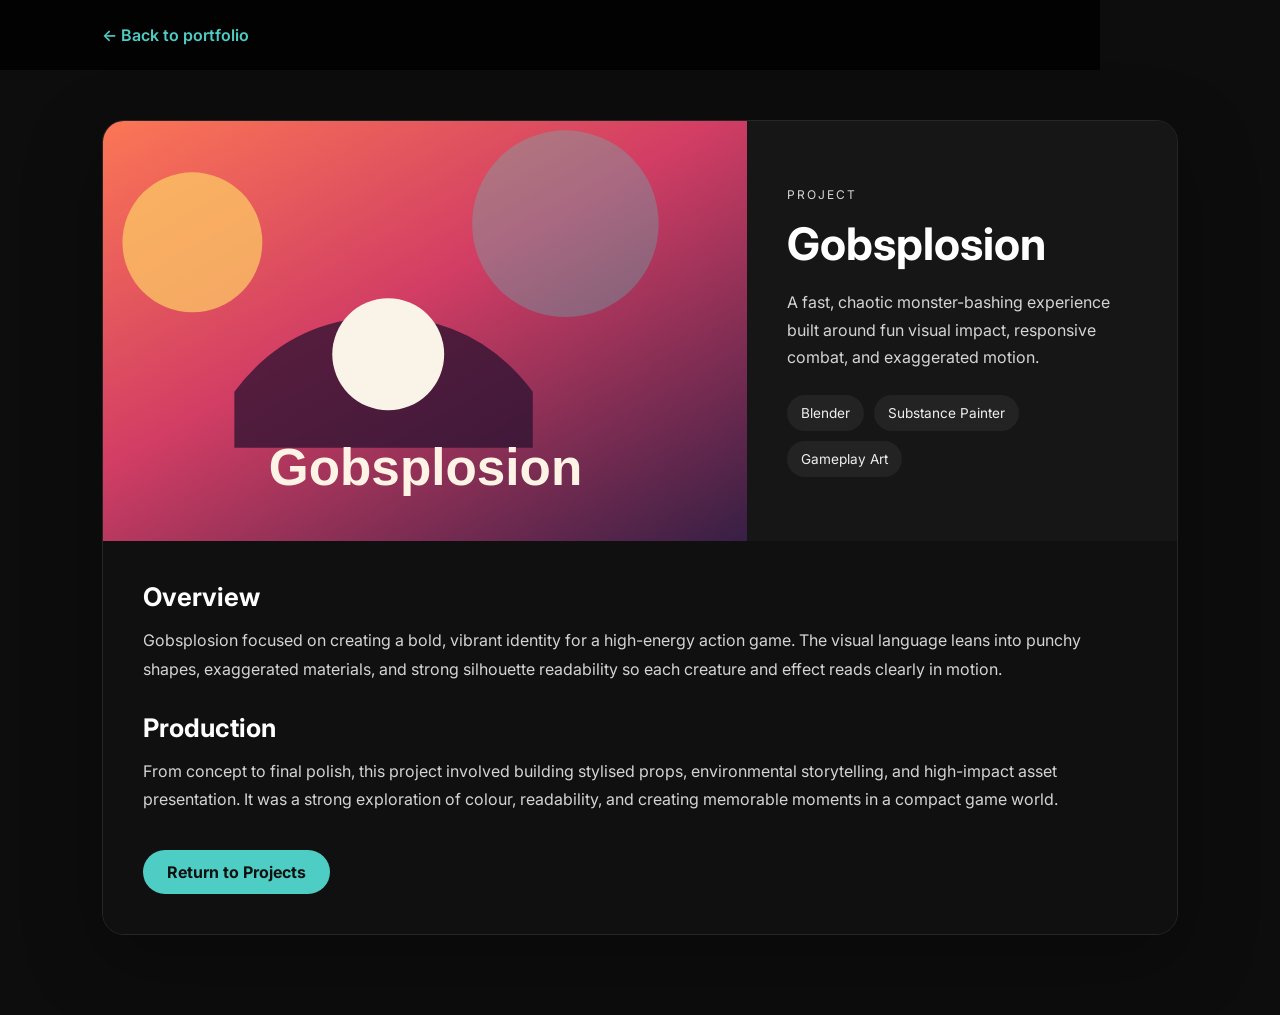
==== gobsplosion.html @ 72a30c3d "testing pages" ====
<!DOCTYPE html>
<html lang="en">
<head>
<meta charset="UTF-8">
<meta name="viewport" content="width=device-width, initial-scale=1.0">
<title>Gobsplosion | Evan Miles</title>
<link rel="stylesheet" href="style.css">
<link href="https://fonts.googleapis.com/css2?family=Inter:wght@300;400;600;700&display=swap" rel="stylesheet">
</head>
<body>
<nav class="project-nav">
<a href="index.html">← Back to portfolio</a>
</nav>

<main class="project-page-shell">
<div class="project-page">
<section class="project-header">
<div class="project-visual">
<img src="gobsplosion-project.svg" alt="Gobsplosion project preview">
</div>
<div class="project-info">
<p class="eyebrow">Project</p>
<h1>Gobsplosion</h1>
<p>A fast, chaotic monster-bashing experience built around fun visual impact, responsive combat, and exaggerated motion.</p>
<div class="project-tags">
<span>Blender</span>
<span>Substance Painter</span>
<span>Gameplay Art</span>
</div>
</div>
</section>

<section class="project-body">
<h2>Overview</h2>
<p>Gobsplosion focused on creating a bold, vibrant identity for a high-energy action game. The visual language leans into punchy shapes, exaggerated materials, and strong silhouette readability so each creature and effect reads clearly in motion.</p>
<h2>Production</h2>
<p>From concept to final polish, this project involved building stylised props, environmental storytelling, and high-impact asset presentation. It was a strong exploration of colour, readability, and creating memorable moments in a compact game world.</p>
<a href="index.html" class="project-back">Return to Projects</a>
</section>
</div>
</main>
</body>
</html>
---- style.css ----
*{
margin:0;
padding:0;
box-sizing:border-box;
scroll-behavior:smooth;
}

body{
font-family:'Inter',sans-serif;
background:#0d0d0d;
color:white;
}

nav{
position:fixed;
width:100%;
padding:25px 8%;
display:flex;
justify-content:space-between;
align-items:center;
background:rgba(0,0,0,.8);
backdrop-filter:blur(10px);
z-index:100;
}

.logo{
font-size:1.3rem;
font-weight:700;
letter-spacing:2px;
}

nav ul{
display:flex;
list-style:none;
gap:30px;
}

.nav-socials{
display:flex;
align-items:center;
gap:12px;
}

.nav-socials a{
display:inline-flex;
align-items:center;
justify-content:center;
width:36px;
height:36px;
border-radius:50%;
background:rgba(255,255,255,.05);
border:1px solid rgba(255,255,255,.1);
color:white;
transition:.3s;
}

.nav-socials img{
width:18px;
height:18px;
object-fit:contain;
display:block;
}

.nav-socials svg{
width:16px;
height:16px;
fill:currentColor;
}

nav a{
text-decoration:none;
color:white;
transition:.3s;
}

nav a:hover,
.nav-socials a:hover{
color:#4ecdc4;
}

.hero{
height:100vh;
display:flex;
justify-content:center;
align-items:center;
text-align:center;
background:
linear-gradient(rgba(0,0,0,.5), rgba(0,0,0,.8)),
url("hero-render.jpg");
background-size:cover;
background-position:center;
}

.hero-content{
display:flex;
flex-direction:column;
align-items:center;
justify-content:center;
text-align:center;
}

.hero-content h1{
font-size:5rem;
margin-bottom:20px;
}

.hero-content p{
max-width:700px;
font-size:1.2rem;
color:#cfcfcf;
margin:0 auto 30px;
text-align:center;
line-height:1.7;
}

.btn{
display:inline-block;
padding:15px 35px;
background:#4ecdc4;
color:black;
text-decoration:none;
font-weight:700;
border-radius:50px;
}

.projects{
padding:120px 8%;
}

.projects h2{
text-align:center;
font-size:3rem;
margin-bottom:60px;
}

.project-grid{
display:grid;
grid-template-columns:
repeat(auto-fit,minmax(350px,1fr));
gap:25px;
}

.project-grid-centered{
margin-top:25px;
display:flex;
justify-content:center;
flex-wrap:wrap;
gap:25px;
}

.project-grid-centered .card{
width:min(100%,350px);
}

a.card{
text-decoration:none;
color:inherit;
display:block;
position:relative;
overflow:hidden;
border-radius:15px;
cursor:pointer;
}

.card{
position:relative;
overflow:hidden;
border-radius:15px;
cursor:pointer;
}

.card img{
width:100%;
height:350px;
object-fit:cover;
transition:.5s;
}

.overlay{
position:absolute;
inset:0;
background:radial-gradient(circle at center, rgba(0,0,0,0.12), rgba(0,0,0,0.52));
display:flex;
justify-content:center;
align-items:center;
flex-direction:column;
opacity:1;
transition:.5s;
}

.overlay h3,
.overlay p{
opacity:0;
transition:opacity .3s ease;
}

.card:hover img{
transform:scale(1.1);
}

.card:hover .overlay{
background:radial-gradient(circle at center, rgba(0,0,0,0.08), rgba(0,0,0,0.78));
}

.card:hover .overlay h3,
.card:hover .overlay p{
opacity:1;
}

.about{
padding:120px 8%;
background:#151515;
}

.about h2{
margin-bottom:30px;
font-size:3rem;
}

.about p{
max-width:800px;
line-height:1.8;
color:#ccc;
}

.skills{
margin-top:40px;
display:flex;
flex-wrap:wrap;
gap:15px;
}

.skills span{
padding:12px 20px;
background:#232323;
border-radius:30px;
}

#contact{
padding:120px 8%;
text-align:center;
}

#contact h2{
font-size:3rem;
margin-bottom:20px;
}

.socials{
margin-top:30px;
display:flex;
justify-content:center;
gap:25px;
}

.socials a{
color:#4ecdc4;
text-decoration:none;
}

footer{
padding:30px;
text-align:center;
border-top:1px solid #222;
}

.project-page-shell{
min-height:100vh;
padding:120px 8% 80px;
}

.project-nav{
max-width:1100px;
margin:0 auto 30px;
}

.project-nav a{
color:#4ecdc4;
text-decoration:none;
font-weight:600;
}

.project-page{
max-width:1100px;
margin:0 auto;
background:#111;
border:1px solid #262626;
border-radius:22px;
overflow:hidden;
box-shadow:0 25px 80px rgba(0,0,0,.3);
}

.project-header{
display:grid;
grid-template-columns:1.2fr .8fr;
min-height:420px;
}

.project-visual{
background:#0a0a0a;
}

.project-visual img{
width:100%;
height:100%;
object-fit:cover;
display:block;
}

.project-info{
padding:48px 40px;
display:flex;
flex-direction:column;
justify-content:center;
background:#161616;
}

.eyebrow{
text-transform:uppercase;
letter-spacing:2px;
font-size:.75rem;
color:#4ecdc4;
margin-bottom:12px;
}

.project-info h1{
font-size:2.8rem;
margin-bottom:18px;
}

.project-info p{
line-height:1.7;
color:#d4d4d4;
}

.project-tags{
margin-top:24px;
display:flex;
flex-wrap:wrap;
gap:10px;
}

.project-tags span{
padding:10px 14px;
background:#232323;
border-radius:999px;
font-size:.85rem;
color:#efefef;
}

.project-body{
padding:40px;
background:#101010;
}

.project-body h2{
font-size:1.6rem;
margin-bottom:14px;
}

.project-body p + h2{
margin-top:28px;
}

.project-body p{
line-height:1.8;
color:#d4d4d4;
margin-bottom:18px;
}

.project-back{
margin-top:18px;
display:inline-block;
padding:12px 24px;
background:#4ecdc4;
color:#111;
text-decoration:none;
font-weight:700;
border-radius:999px;
}

@media (max-width: 768px){
.project-header{
grid-template-columns:1fr;
}

.project-info{
padding:32px 24px;
}

.project-body{
padding:24px;
}
}
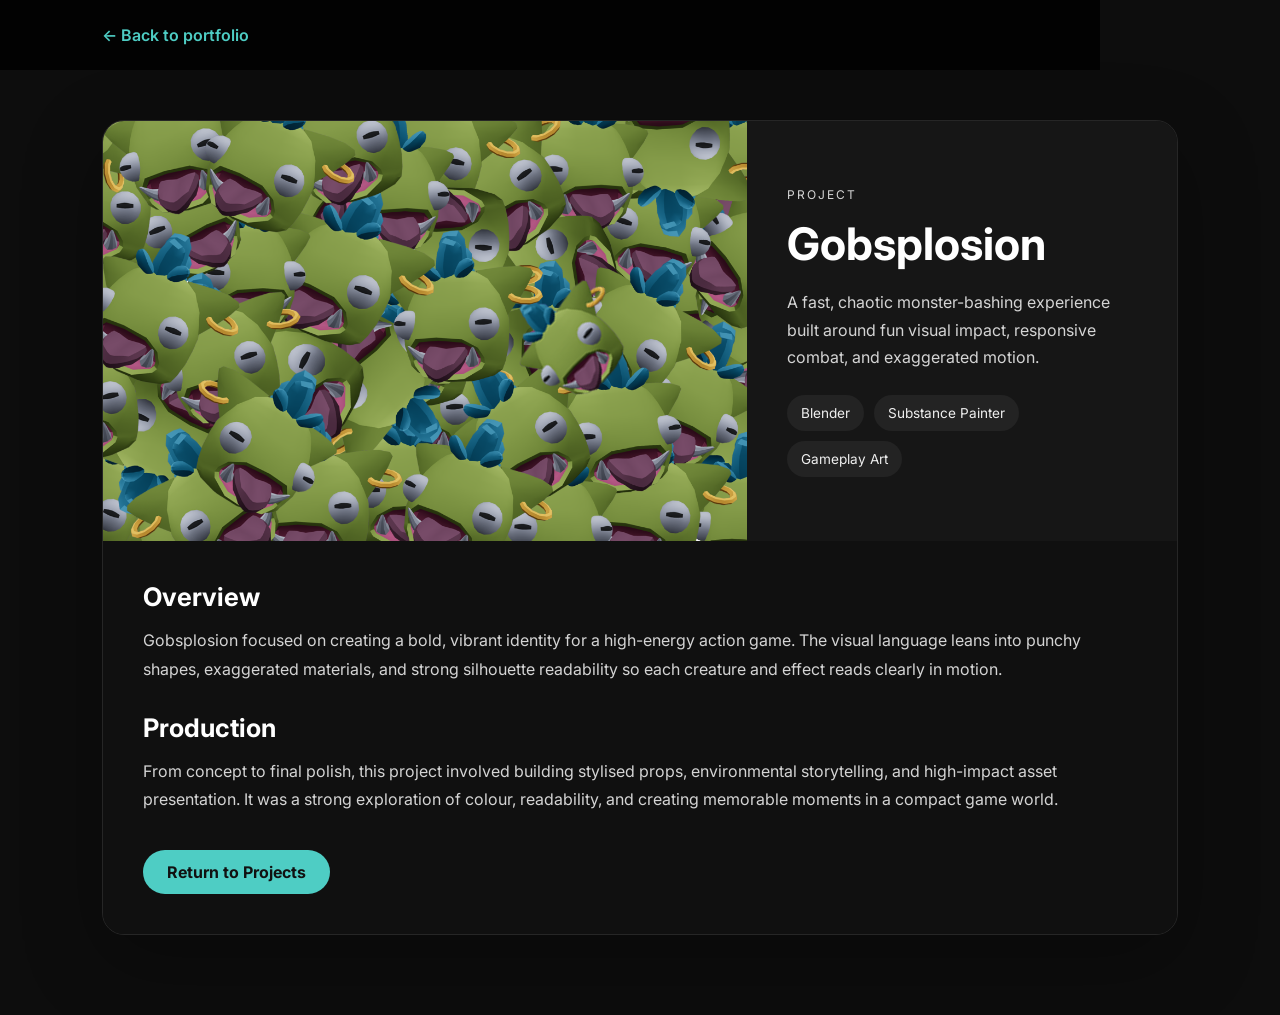
==== commit 6522aa42: "recomm" ====
--- a/gobsplosion.html
+++ b/gobsplosion.html
@@ -16,7 +16,7 @@
 <div class="project-page">
 <section class="project-header">
 <div class="project-visual">
-<img src="gobsplosion-project.svg" alt="Gobsplosion project preview">
+<img src="gobsplosion-project.jpg" alt="Gobsplosion project preview">
 </div>
 <div class="project-info">
 <p class="eyebrow">Project</p>
